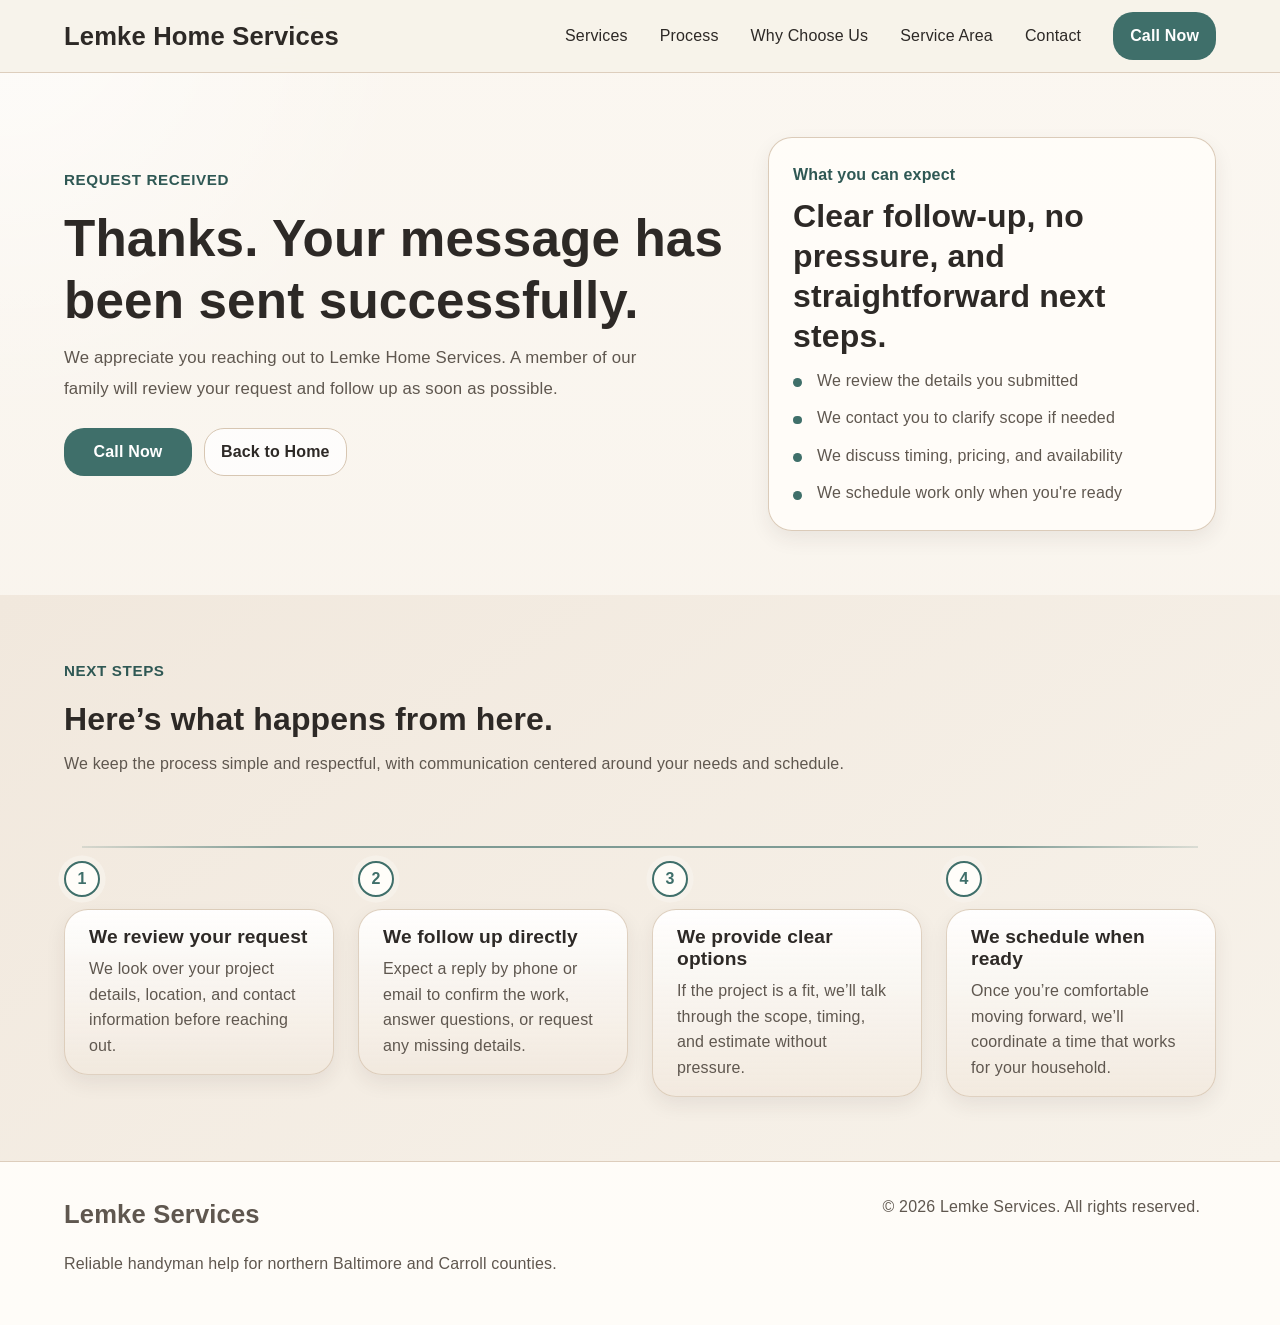
==== thanks/index.html @ 28a4d0fb "form submission redirect" ====
<!DOCTYPE html>
<html lang="en">
<head>
  <meta charset="UTF-8">
  <meta name="viewport" content="width=device-width, initial-scale=1.0">
  <meta
    name="description"
    content="Thank you for contacting Lemke Home Services. Here is what to expect next."
  >
  <title>Thanks | Lemke Home Services</title>
  <link rel="icon" type="image/svg+xml" href="../assets/favicon.svg">
  <link rel="stylesheet" href="../styles.css">
  <script src="../script.js" defer></script>
</head>
<body>
  <header class="site-header">
    <div class="container header-inner">
      <a class="brand" href="../index.html" aria-label="Lemke Home Services home">
        <span class="brand-name">Lemke Home Services</span>
      </a>

      <button
        class="nav-toggle"
        type="button"
        aria-expanded="false"
        aria-controls="site-nav"
        aria-label="Open navigation"
      >
        <span></span>
        <span></span>
        <span></span>
      </button>

      <nav class="site-nav" id="site-nav" aria-label="Primary">
        <ul class="nav-list">
          <li><a href="../index.html#services">Services</a></li>
          <li><a href="../index.html#process">Process</a></li>
          <li><a href="../index.html#trust">Why Choose Us</a></li>
          <li><a href="../index.html#service-area">Service Area</a></li>
          <li><a href="../index.html#contact">Contact</a></li>
        </ul>
        <a class="button button-primary header-cta" href="tel:727-773-6391">Call Now</a>
      </nav>
    </div>
  </header>

  <main id="main-content">
    <section class="hero section" id="top">
      <div class="container hero-grid">
        <div class="hero-copy">
          <p class="eyebrow">Request received</p>
          <h1>Thanks. Your message has been sent successfully.</h1>
          <p class="hero-text">
            We appreciate you reaching out to Lemke Home Services. A member of our family will review your request and follow up as soon as possible.
          </p>
          <div class="hero-actions">
            <a class="button button-primary" href="tel:727-773-6391">Call Now</a>
            <a class="button button-secondary" href="../index.html">Back to Home</a>
          </div>
        </div>

        <div class="hero-card">
          <div class="hero-card-inner">
            <p class="card-label">What you can expect</p>
            <h2>Clear follow-up, no pressure, and straightforward next steps.</h2>
            <ul class="feature-list">
              <li>We review the details you submitted</li>
              <li>We contact you to clarify scope if needed</li>
              <li>We discuss timing, pricing, and availability</li>
              <li>We schedule work only when you're ready</li>
            </ul>
          </div>
        </div>
      </div>
    </section>

    <section class="section section-accent" aria-labelledby="next-steps-heading">
      <div class="container">
        <div class="section-heading">
          <p class="eyebrow">Next Steps</p>
          <h2 id="next-steps-heading">Here’s what happens from here.</h2>
          <p>We keep the process simple and respectful, with communication centered around your needs and schedule.</p>
        </div>

        <ol class="process-list">
          <li class="process-card">
            <span class="process-step" aria-hidden="true">1</span>
            <div class="process-content">
              <h3>We review your request</h3>
              <p>We look over your project details, location, and contact information before reaching out.</p>
            </div>
          </li>
          <li class="process-card">
            <span class="process-step" aria-hidden="true">2</span>
            <div class="process-content">
              <h3>We follow up directly</h3>
              <p>Expect a reply by phone or email to confirm the work, answer questions, or request any missing details.</p>
            </div>
          </li>
          <li class="process-card">
            <span class="process-step" aria-hidden="true">3</span>
            <div class="process-content">
              <h3>We provide clear options</h3>
              <p>If the project is a fit, we’ll talk through the scope, timing, and estimate without pressure.</p>
            </div>
          </li>
          <li class="process-card">
            <span class="process-step" aria-hidden="true">4</span>
            <div class="process-content">
              <h3>We schedule when ready</h3>
              <p>Once you’re comfortable moving forward, we’ll coordinate a time that works for your household.</p>
            </div>
          </li>
        </ol>
      </div>
    </section>
  </main>

  <footer class="site-footer">
    <div class="container footer-grid">
      <div>
        <p class="footer-brand">Lemke Services</p>
        <p>Reliable handyman help for northern Baltimore and Carroll counties.</p>
      </div>
      <p class="footer-copy">&copy; <span id="current-year"></span> Lemke Services. All rights reserved.</p>
    </div>
  </footer>
</body>
</html>
---- styles.css ----
:root {
  --color-background: #f7f2ea;
  --color-surface: #fffdf9;
  --color-surface-muted: #f1e8dd;
  --color-surface-strong: #e4d4c0;
  --color-text: #2d2926;
  --color-text-soft: #5f574f;
  --color-border: #d7c6b2;
  --color-accent: #3f6f6a;
  --color-accent-strong: #2f5854;
  --color-accent-soft: #dceae7;
  --color-focus: #9d5e2e;
  --color-shadow: rgba(45, 41, 38, 0.08);
  --font-body: "Avenir Next", Avenir, "Helvetica Neue", Helvetica, Arial, sans-serif;
  --radius-sm: 0.75rem;
  --radius-md: 1rem;
  --radius-lg: 1.5rem;
  --shadow-sm: 0 8px 20px var(--color-shadow);
  --shadow-md: 0 18px 36px rgba(45, 41, 38, 0.12);
  --space-1: 0.25rem;
  --space-2: 0.5rem;
  --space-3: 0.75rem;
  --space-4: 1rem;
  --space-5: 1.5rem;
  --space-6: 2rem;
  --space-7: 3rem;
  --space-8: 4rem;
  --max-width: 72rem;
  --transition: 180ms ease;
}

*,
*::before,
*::after {
  box-sizing: border-box;
}

html {
  scroll-behavior: smooth;
}

body {
  margin: 0;
  font-family: var(--font-body);
  color: var(--color-text);
  background:
    radial-gradient(circle at top left, rgba(255, 255, 255, 0.65), transparent 26rem),
    linear-gradient(180deg, #fbf7f1 0%, var(--color-background) 100%);
  line-height: 1.6;
  letter-spacing: 0.01em;
}

img {
  display: block;
  max-width: 100%;
}

a {
  color: var(--color-accent-strong);
  text-decoration-thickness: 0.08em;
  text-underline-offset: 0.15em;
}

a:hover {
  color: var(--color-accent);
}

button,
input,
textarea {
  font: inherit;
}

button {
  border: 0;
  background: none;
}

:focus-visible {
  outline: 3px solid var(--color-focus);
  outline-offset: 3px;
}

.container {
  width: min(calc(100% - 2rem), var(--max-width));
  margin: 0 auto;
}

.section {
  padding: var(--space-7) 0;
}

.section-alt {
  background: rgba(255, 255, 255, 0.44);
}

.section-accent {
  background: linear-gradient(145deg, var(--color-surface-muted), var(--color-background));
}

.section-heading {
  margin-bottom: var(--space-7);
}

.section-heading-left {
  margin-bottom: var(--space-5);
}

.eyebrow {
  margin: 0 0 var(--space-4);
  color: var(--color-accent-strong);
  font-size: 0.95rem;
  font-weight: 700;
  letter-spacing: 0.04em;
  text-transform: uppercase;
}

h1,
h2,
h3 {
  margin: 0 0 var(--space-3);
}

h1 {
  font-size: clamp(2.1rem, 5vw, 3.2rem);
  line-height: 1.2;
}

h2 {
  font-size: clamp(1.7rem, 4vw, 2rem);
  line-height: 1.25;
}

h3 {
  font-size: 1.2rem;
  line-height: 1.15;
}

p {
  margin: 0 0 var(--space-4);
  color: var(--color-text-soft);
}

ul,
ol {
  margin: 0;
  padding: 0;
}

.site-header {
  position: sticky;
  top: 0;
  z-index: 100;
  backdrop-filter: blur(16px);
  background: rgba(247, 242, 234, 0.92);
  border-bottom: 1px solid rgba(215, 198, 178, 0.8);
}

.header-inner {
  display: flex;
  align-items: center;
  justify-content: space-between;
  gap: var(--space-4);
  padding: var(--space-3) 0;
}

.brand {
  display: inline-flex;
  flex-direction: column;
  gap: 0.1rem;
  color: var(--color-text);
  text-decoration: none;
}

.brand-name,
.footer-brand {
  font-size: 1.6rem;
  font-weight: 700;
}

.brand-tag {
  color: var(--color-text-soft);
  font-size: 0.9rem;
}

.nav-toggle {
  display: inline-flex;
  flex-direction: column;
  justify-content: center;
  gap: 0.25rem;
  width: 3rem;
  height: 3rem;
  padding: 0.8rem;
  border: 1px solid var(--color-border);
  border-radius: 999px;
  color: var(--color-text);
}

.nav-toggle span {
  display: block;
  width: 100%;
  height: 2px;
  background: currentColor;
  border-radius: 999px;
  transition: transform var(--transition), opacity var(--transition);
}

.site-nav {
  position: absolute;
  inset: calc(100% + 0.25rem) 1rem auto 1rem;
  display: none;
  padding: var(--space-4);
  border: 1px solid var(--color-border);
  border-radius: var(--radius-lg);
  background: rgba(255, 253, 249, 0.98);
  box-shadow: var(--shadow-md);
}

.site-nav.is-open {
  display: block;
}

.nav-list {
  display: grid;
  gap: var(--space-2);
  list-style: none;
  margin-bottom: var(--space-4);
}

.nav-list a {
  display: block;
  padding: var(--space-2) 0;
  color: var(--color-text);
  text-decoration: none;
}

.button {
  display: inline-flex;
  align-items: center;
  justify-content: center;
  min-height: 3rem;
  padding: 0.5rem 1rem;
  border: 1px solid transparent;
  border-radius: 20px;
  font-weight: 700;
  text-align: center;
  text-decoration: none;
  transition:
    background-color var(--transition),
    color var(--transition),
    border-color var(--transition),
    transform var(--transition);
}

.button:hover {
  transform: translateY(-1px);
}

.button-primary {
  background: var(--color-accent);
  color: #fff;
}

.button-primary:hover {
  background: var(--color-accent-strong);
  color: #fff;
}

.button-secondary {
  border-color: var(--color-border);
  background: rgba(255, 255, 255, 0.75);
  color: var(--color-text);
}

.button-secondary:hover {
  border-color: var(--color-accent);
}

.header-cta,
.form-button {
  width: 100%;
}

.hero {
  padding-top: var(--space-6);
}

.hero-grid,
.service-area-grid,
.contact-grid {
  display: grid;
  gap: var(--space-5);
}

.hero-text {
  max-width: 38rem;
  font-size: 1.05rem;
  line-height: 1.9rem;
}

.hero-actions {
  display: flex;
  flex-direction: column;
  gap: var(--space-3);
  margin: var(--space-5) 0;
}

.trust-pills {
  display: flex;
  flex-wrap: wrap;
  gap: var(--space-2);
  list-style: none;
}

.trust-pills li {
  padding: 0.55rem 0.9rem;
  border: 1px solid var(--color-border);
  border-radius: 999px;
  background: rgba(255, 255, 255, 0.68);
  color: var(--color-text);
  font-size: 0.95rem;
}

.hero-card,
.card,
.gallery-card {
  border: 1px solid rgba(215, 198, 178, 0.9);
  border-radius: var(--radius-lg);
  background: rgba(255, 253, 249, 0.9);
  box-shadow: var(--shadow-sm);
}

.hero-card-inner,
.card,
.gallery-card {
  padding: var(--space-5);
}

.hero-card-inner h2 {
  font-weight: 600;
}

.card-label {
  margin-bottom: var(--space-2);
  color: var(--color-accent-strong);
  font-weight: 700;
}

.feature-list,
.area-list {
  display: grid;
  gap: var(--space-3);
  list-style: none;
}

.feature-list li,
.area-list li {
  position: relative;
  padding-left: 1.5rem;
  color: var(--color-text-soft);
}

.feature-list li::before,
.area-list li::before {
  content: "";
  position: absolute;
  top: 0.65rem;
  left: 0;
  width: 0.55rem;
  height: 0.55rem;
  border-radius: 50%;
  background: var(--color-accent);
}

.card-grid,
.gallery-grid {
  display: grid;
  gap: var(--space-4);
}

.services-list {
  display: grid;
  gap: var(--space-5);
}

.trust-list {
  display: grid;
  gap: var(--space-5);
}

.service-item {
  display: grid;
  grid-template-columns: auto minmax(0, 1fr);
  align-items: start;
  gap: var(--space-4);
}

.trust-item {
  display: grid;
  grid-template-columns: auto minmax(0, 1fr);
  align-items: start;
  gap: var(--space-4);
}

.service-icon {
  display: inline-flex;
  align-items: center;
  justify-content: center;
  width: 3rem;
  height: 3rem;
  color: var(--color-accent-strong);
  flex-shrink: 0;
}

.service-icon svg {
  width: 100%;
  height: 100%;
  stroke: currentColor;
  stroke-width: 1.6;
  stroke-linecap: round;
  stroke-linejoin: round;
  fill: none;
}

.trust-icon {
  display: inline-flex;
  align-items: center;
  justify-content: center;
  width: 3rem;
  height: 3rem;
  color: var(--color-accent-strong);
  flex-shrink: 0;
}

.trust-icon svg {
  width: 100%;
  height: 100%;
  stroke: currentColor;
  stroke-width: 1.8;
  stroke-linecap: round;
  stroke-linejoin: round;
  fill: none;
}

.service-copy h3 {
  margin-bottom: var(--space-2);
}

.service-copy p {
  margin-bottom: 0;
}

.icon-card {
  background: linear-gradient(180deg, rgba(255, 255, 255, 0.92), rgba(241, 232, 221, 0.82));
}

.process-list {
  position: relative;
  display: grid;
  grid-auto-flow: column;
  grid-auto-columns: minmax(15rem, 1fr);
  gap: var(--space-4);
  list-style: none;
  max-width: 72rem;
  margin: 0 auto;
  padding-top: calc(var(--space-5) + 0.25rem);
  padding-bottom: var(--space-2);
  overflow-x: auto;
  overscroll-behavior-x: contain;
  scrollbar-width: thin;
}

.process-list::before {
  content: "";
  position: absolute;
  top: 1.1rem;
  left: 1.125rem;
  width: max(calc(100% - 2.25rem), calc((15rem * 4) + (var(--space-4) * 3) - 2.25rem));
  height: 2px;
  background: linear-gradient(
    90deg,
    rgba(63, 111, 106, 0.15),
    rgba(63, 111, 106, 0.65) 18%,
    rgba(63, 111, 106, 0.65) 82%,
    rgba(63, 111, 106, 0.15)
  );
}

.process-card {
  position: relative;
  display: grid;
  gap: var(--space-3);
  justify-items: start;
}

.process-step {
  display: inline-flex;
  align-items: center;
  justify-content: center;
  width: 2.25rem;
  height: 2.25rem;
  border-radius: 50%;
  background: var(--color-surface);
  border: 2px solid var(--color-accent);
  box-shadow: 0 0 0 0.35rem rgba(247, 242, 234, 0.95);
  color: var(--color-accent);
  font-weight: 800;
  z-index: 1;
}

.process-content {
  width: 100%;
  padding: var(--space-4) var(--space-5);
  border: 1px solid rgba(215, 198, 178, 0.8);
  border-radius: var(--radius-lg);
  background: linear-gradient(180deg, rgba(255, 255, 255, 0.94), rgba(241, 232, 221, 0.82));
  box-shadow: var(--shadow-sm);
}

.process-content h3 {
  margin-bottom: var(--space-2);
}

.process-content p {
  margin-bottom: 0;
}

.gallery-placeholder {
  min-height: 13rem;
  border-radius: var(--radius-md);
  background:
    linear-gradient(135deg, rgba(63, 111, 106, 0.16), rgba(228, 212, 192, 0.55)),
    repeating-linear-gradient(
      45deg,
      rgba(255, 255, 255, 0.7),
      rgba(255, 255, 255, 0.7) 0.75rem,
      rgba(241, 232, 221, 0.9) 0.75rem,
      rgba(241, 232, 221, 0.9) 1.5rem
    );
}

.gallery-card figcaption,
.testimonial-card footer {
  margin-top: var(--space-3);
  color: var(--color-text-soft);
}

.testimonial-card p:last-child {
  margin-bottom: 0;
}

.contact-details,
.quote-form {
  height: 100%;
}

.form-field {
  margin-bottom: var(--space-4);
}

.form-field label {
  display: block;
  margin-bottom: var(--space-2);
  color: var(--color-text);
  font-weight: 700;
}

.form-field input,
.form-field textarea {
  width: 100%;
  padding: 0.9rem 1rem;
  border: 1px solid var(--color-border);
  border-radius: var(--radius-sm);
  background: #fff;
  color: var(--color-text);
}

.form-field textarea {
  resize: vertical;
  min-height: 8rem;
}

.form-message {
  min-height: 1.5rem;
  margin-top: var(--space-3);
  margin-bottom: 0;
  color: var(--color-accent-strong);
  font-weight: 600;
}

.site-footer {
  padding: var(--space-6) 0;
  border-top: 1px solid rgba(215, 198, 178, 0.85);
  background: rgba(255, 253, 249, 0.94);
}

.footer-grid {
  display: grid;
  gap: var(--space-4);
}

.footer-copy {
  margin-bottom: 0;
}

@media (min-width: 42rem) {
  .section {
    padding: var(--space-8) 0;
  }

  .hero-actions {
    flex-direction: row;
    flex-wrap: wrap;
  }

  .hero-actions .button {
    min-width: 8rem;
  }

  .trust-list,
  .gallery-grid,
  .testimonial-grid {
    grid-template-columns: repeat(2, minmax(0, 1fr));
  }

  .services-list {
    grid-template-columns: repeat(2, minmax(0, 1fr));
    column-gap: var(--space-6);
    row-gap: var(--space-6);
  }

  .process-list {
    grid-auto-flow: initial;
    grid-auto-columns: initial;
    grid-template-columns: repeat(4, minmax(0, 1fr));
    align-items: start;
    gap: var(--space-5);
    padding-top: calc(var(--space-6) + 0.25rem);
    padding-bottom: 0;
    overflow: visible;
  }

  .contact-grid,
  .service-area-grid {
    grid-template-columns: 1.1fr 0.9fr;
    align-items: center;
  }

  .footer-grid {
    grid-template-columns: repeat(2, minmax(0, 1fr));
    align-items: end;
  }

  .footer-copy {
    grid-column: 1 / -1;
  }
}

@media (min-width: 64rem) {
  .process-list::before {
    top: 1.35rem;
  }

  .nav-toggle {
    display: none;
  }

  .site-nav {
    position: static;
    display: flex;
    align-items: center;
    gap: var(--space-5);
    padding: 0;
    border: 0;
    border-radius: 0;
    background: transparent;
    box-shadow: none;
  }

  .nav-list {
    display: flex;
    align-items: center;
    gap: var(--space-4);
    margin-bottom: 0;
  }

  .nav-list a {
    padding: var(--space-2);
  }

  .header-cta {
    width: auto;
  }

  .hero-grid {
    grid-template-columns: minmax(0, 1.2fr) minmax(18rem, 0.8fr);
    align-items: center;
    gap: var(--space-6);
  }

  .services-list {
    grid-template-columns: repeat(3, minmax(0, 1fr));
  }

  .trust-list {
    grid-template-columns: repeat(3, minmax(0, 1fr));
  }

  .gallery-grid {
    grid-template-columns: repeat(3, minmax(0, 1fr));
  }

  .footer-grid {
    grid-template-columns: 1fr 1fr auto;
  }

  .footer-copy {
    grid-column: auto;
    justify-self: end;
    align-self: start;
  }
}

@media (prefers-reduced-motion: reduce) {
  html {
    scroll-behavior: auto;
  }

  *,
  *::before,
  *::after {
    animation-duration: 0.01ms !important;
    animation-iteration-count: 1 !important;
    transition-duration: 0.01ms !important;
  }

  .button:hover {
    transform: none;
  }
}
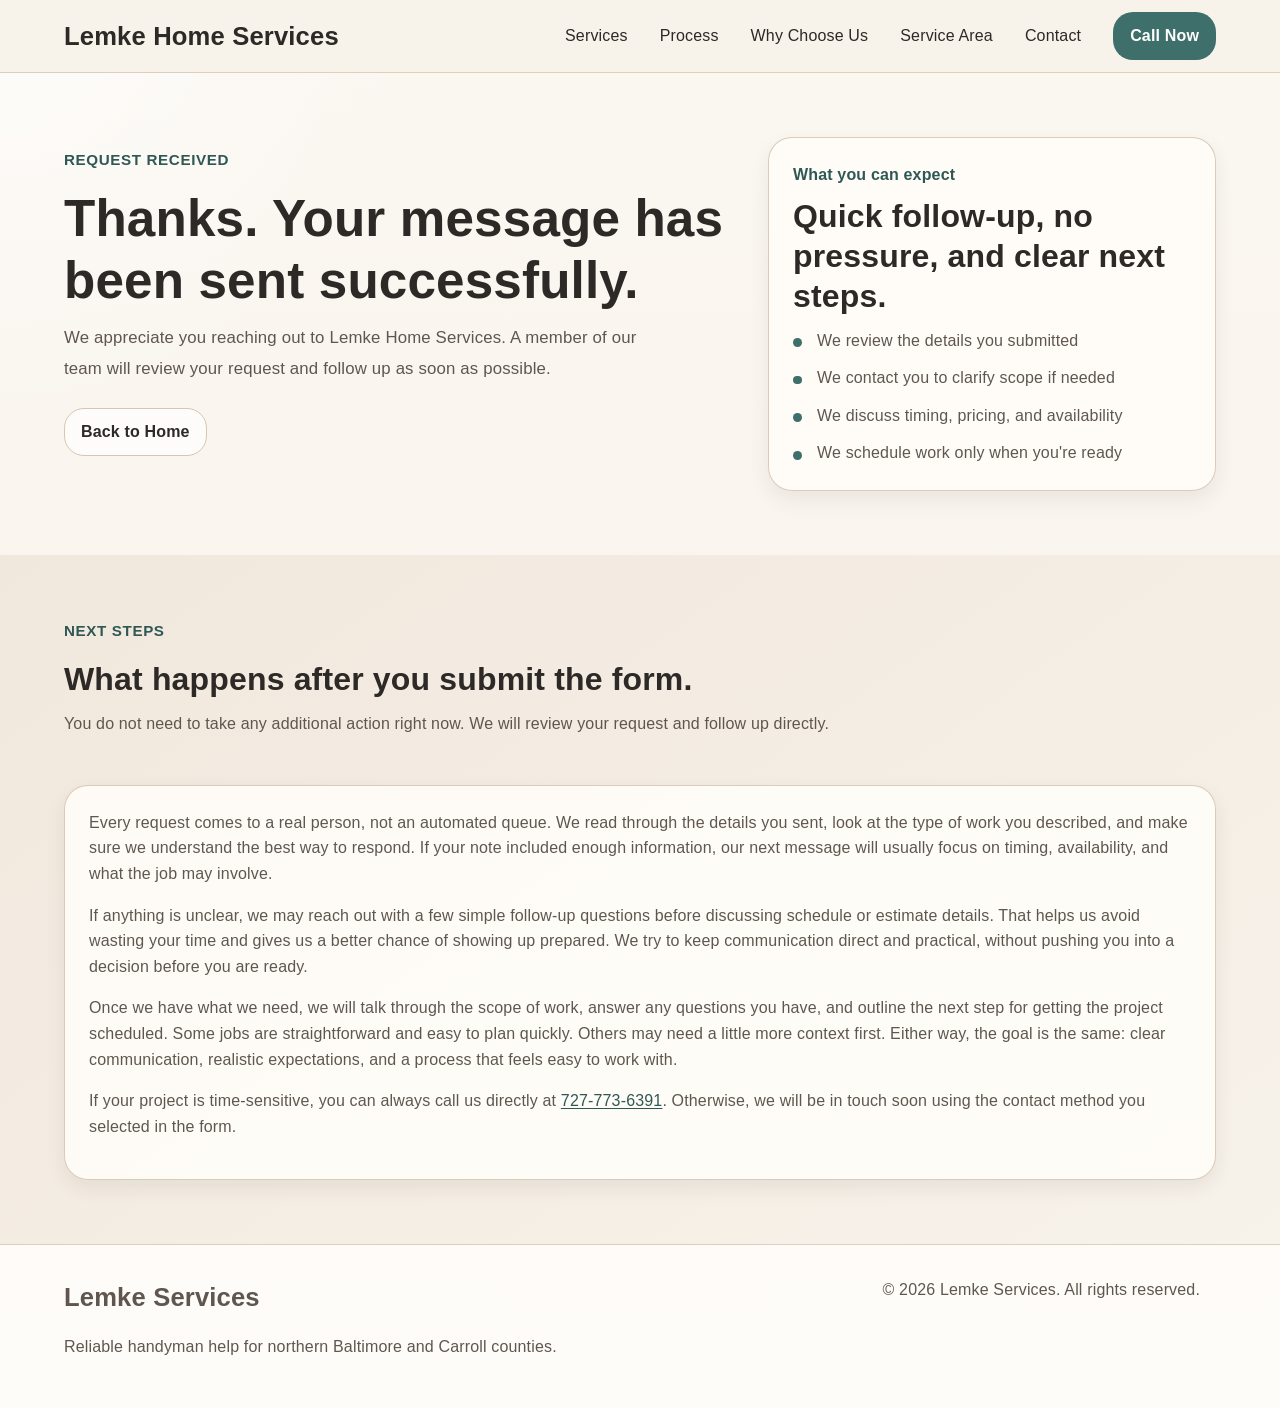
==== commit 36a88ea8: "Add contact preference and service address fields to the form; update styles for better layout" ====
--- a/thanks/index.html
+++ b/thanks/index.html
@@ -51,10 +51,9 @@
           <p class="eyebrow">Request received</p>
           <h1>Thanks. Your message has been sent successfully.</h1>
           <p class="hero-text">
-            We appreciate you reaching out to Lemke Home Services. A member of our family will review your request and follow up as soon as possible.
+            We appreciate you reaching out to Lemke Home Services. A member of our team will review your request and follow up as soon as possible.
           </p>
           <div class="hero-actions">
-            <a class="button button-primary" href="tel:727-773-6391">Call Now</a>
             <a class="button button-secondary" href="../index.html">Back to Home</a>
           </div>
         </div>
@@ -62,7 +61,7 @@
         <div class="hero-card">
           <div class="hero-card-inner">
             <p class="card-label">What you can expect</p>
-            <h2>Clear follow-up, no pressure, and straightforward next steps.</h2>
+            <h2>Quick follow-up, no pressure, and clear next steps.</h2>
             <ul class="feature-list">
               <li>We review the details you submitted</li>
               <li>We contact you to clarify scope if needed</li>
@@ -78,40 +77,24 @@
       <div class="container">
         <div class="section-heading">
           <p class="eyebrow">Next Steps</p>
-          <h2 id="next-steps-heading">Here’s what happens from here.</h2>
-          <p>We keep the process simple and respectful, with communication centered around your needs and schedule.</p>
+          <h2 id="next-steps-heading">What happens after you submit the form.</h2>
+          <p>You do not need to take any additional action right now. We will review your request and follow up directly.</p>
         </div>
 
-        <ol class="process-list">
-          <li class="process-card">
-            <span class="process-step" aria-hidden="true">1</span>
-            <div class="process-content">
-              <h3>We review your request</h3>
-              <p>We look over your project details, location, and contact information before reaching out.</p>
-            </div>
-          </li>
-          <li class="process-card">
-            <span class="process-step" aria-hidden="true">2</span>
-            <div class="process-content">
-              <h3>We follow up directly</h3>
-              <p>Expect a reply by phone or email to confirm the work, answer questions, or request any missing details.</p>
-            </div>
-          </li>
-          <li class="process-card">
-            <span class="process-step" aria-hidden="true">3</span>
-            <div class="process-content">
-              <h3>We provide clear options</h3>
-              <p>If the project is a fit, we’ll talk through the scope, timing, and estimate without pressure.</p>
-            </div>
-          </li>
-          <li class="process-card">
-            <span class="process-step" aria-hidden="true">4</span>
-            <div class="process-content">
-              <h3>We schedule when ready</h3>
-              <p>Once you’re comfortable moving forward, we’ll coordinate a time that works for your household.</p>
-            </div>
-          </li>
-        </ol>
+        <div class="card">
+          <p>
+            Every request comes to a real person, not an automated queue. We read through the details you sent, look at the type of work you described, and make sure we understand the best way to respond. If your note included enough information, our next message will usually focus on timing, availability, and what the job may involve.
+          </p>
+          <p>
+            If anything is unclear, we may reach out with a few simple follow-up questions before discussing schedule or estimate details. That helps us avoid wasting your time and gives us a better chance of showing up prepared. We try to keep communication direct and practical, without pushing you into a decision before you are ready.
+          </p>
+          <p>
+            Once we have what we need, we will talk through the scope of work, answer any questions you have, and outline the next step for getting the project scheduled. Some jobs are straightforward and easy to plan quickly. Others may need a little more context first. Either way, the goal is the same: clear communication, realistic expectations, and a process that feels easy to work with.
+          </p>
+          <p>
+            If your project is time-sensitive, you can always call us directly at <a href="tel:727-773-6391">727-773-6391</a>. Otherwise, we will be in touch soon using the contact method you selected in the form.
+          </p>
+        </div>
       </div>
     </section>
   </main>
--- a/styles.css
+++ b/styles.css
@@ -566,6 +566,7 @@
 }
 
 .form-field input,
+.form-field select,
 .form-field textarea {
   width: 100%;
   padding: 0.9rem 1rem;
